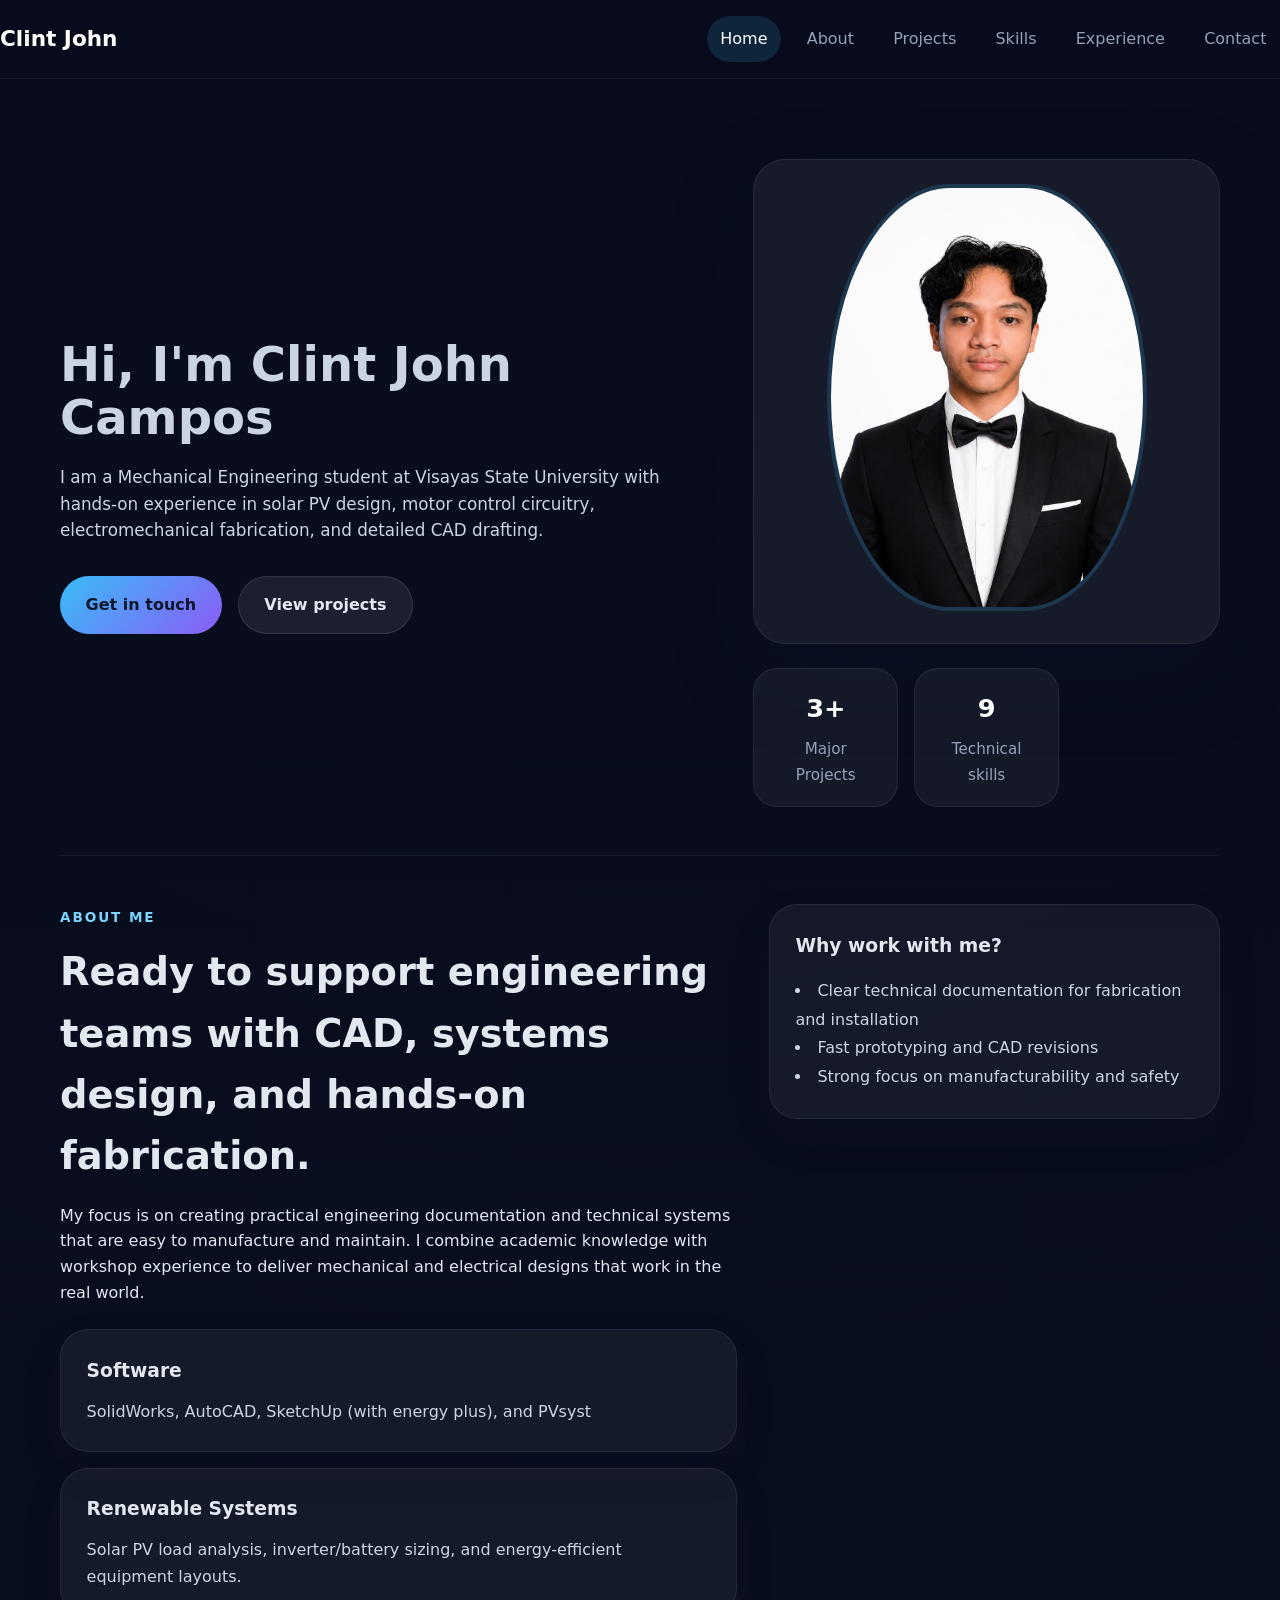
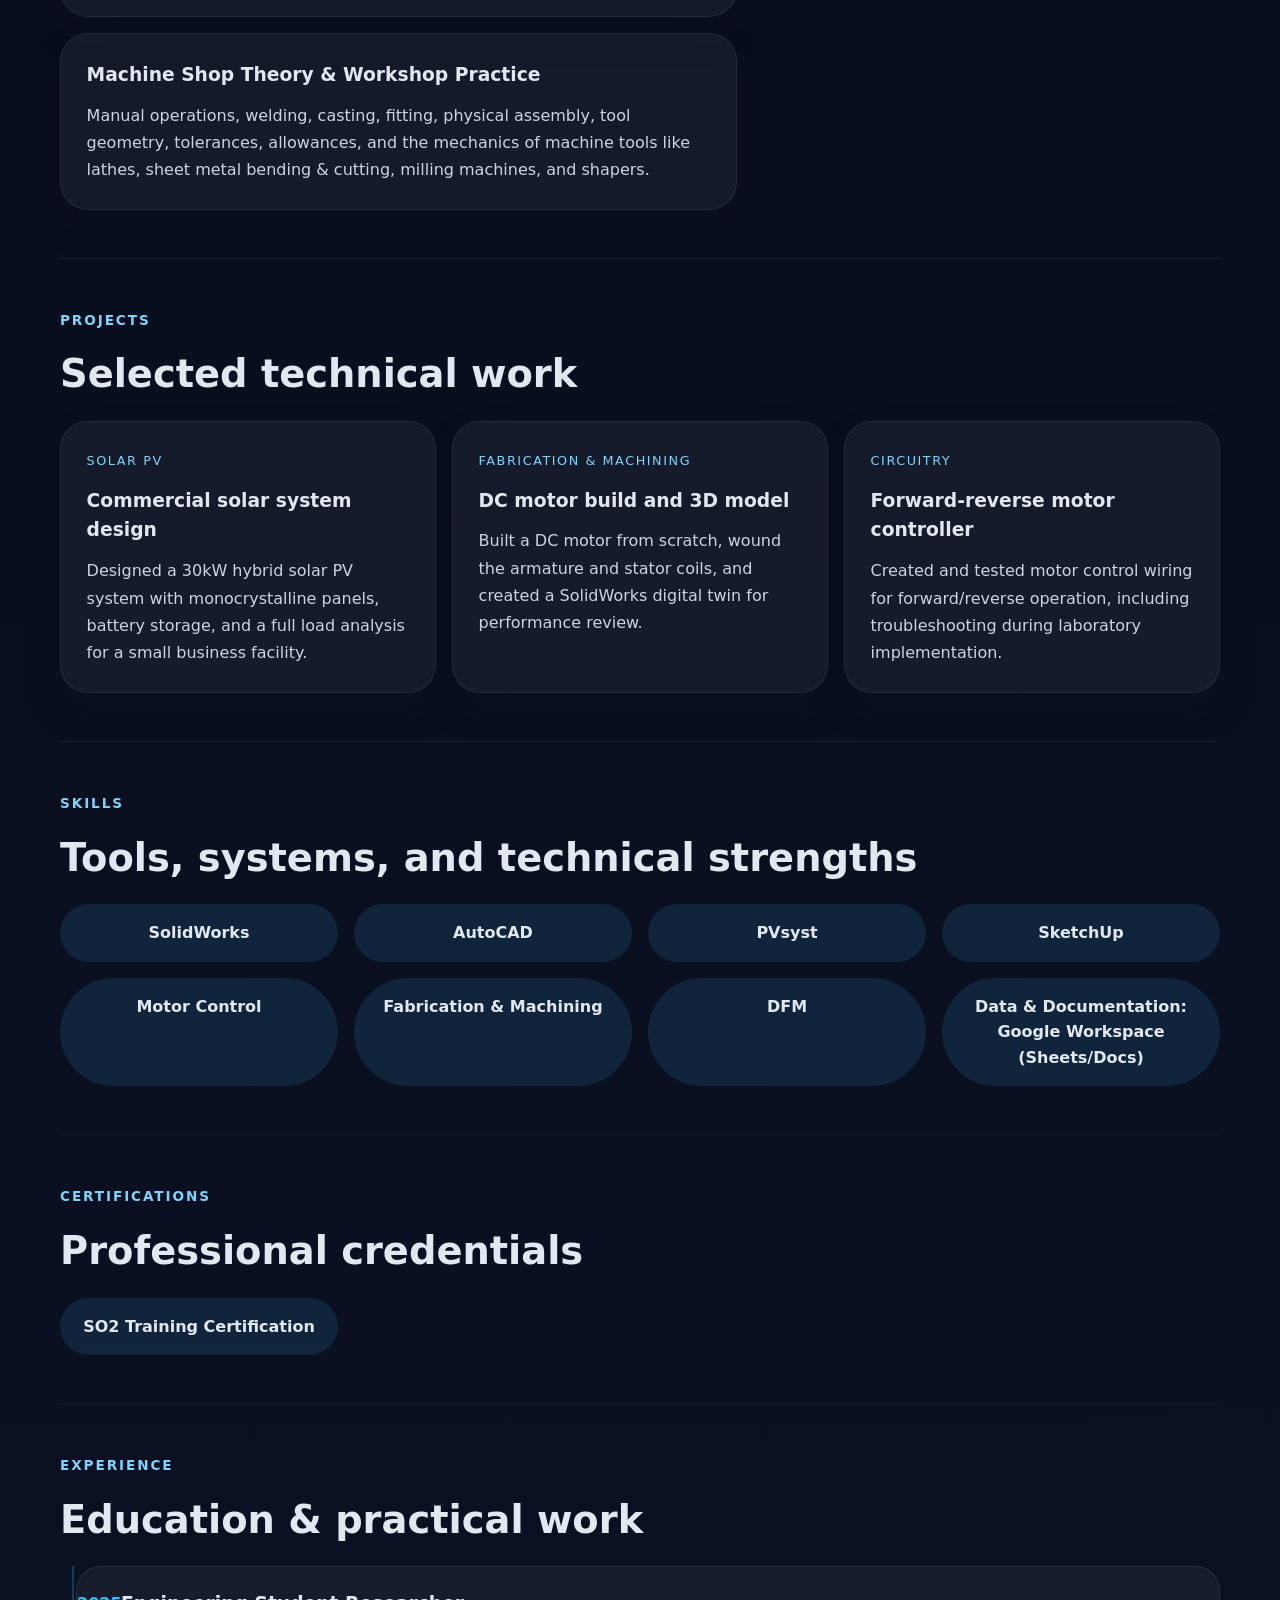
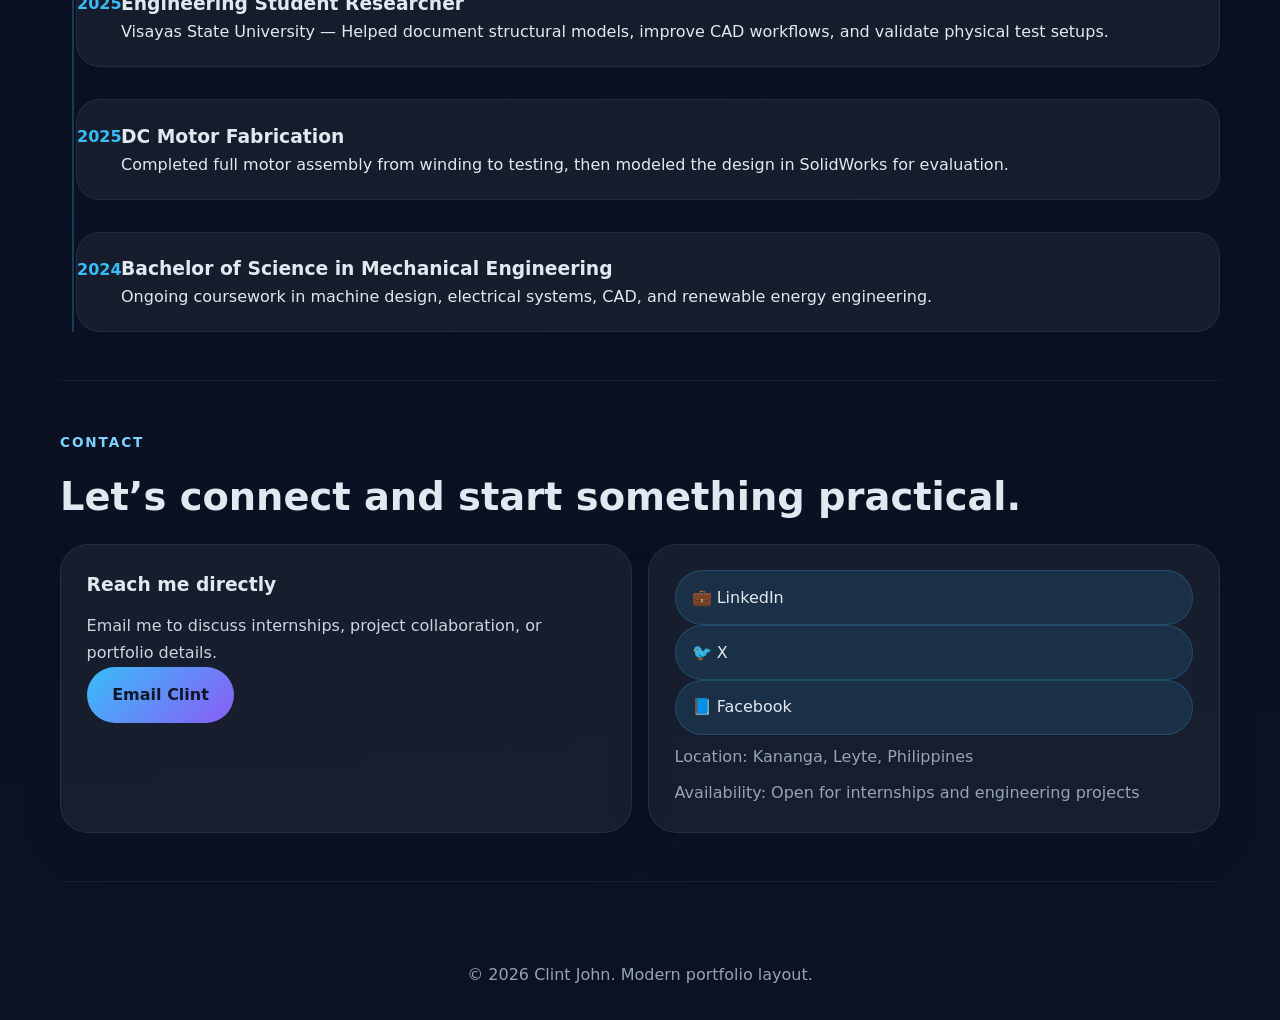
==== portfolio/index.html @ b42e97d7 "initial commit" ====
<!DOCTYPE html>
<html lang="en">
<head>
    <meta charset="UTF-8">
    <meta name="viewport" content="width=device-width, initial-scale=1.0">
    <title>Clint John Campos — Mechanical Draftsman Portfolio</title>
    <link rel="stylesheet" href="styles.css">
</head>
<body>
    <div class="page-shell">
        <header class="topbar">
            <a class="logo" href="#home">Clint John</a>
            <nav>
                <a href="#home" class="active">Home</a>
                <a href="#about">About</a>
                <a href="#projects">Projects</a>
                <a href="#skills">Skills</a>
                <a href="#experience">Experience</a>
                <a href="#contact">Contact</a>
            </nav>
        </header>

        <main class="container">
            <section id="home" class="hero section">
                <div class="hero-copy">
                    <h1 class="hero-greeting">Hi, I'm Clint John Campos</h1>
                    <p>I am a Mechanical Engineering student at Visayas State University with hands-on experience in solar PV design, motor control circuitry, electromechanical fabrication, and detailed CAD drafting.</p>
                    <div class="hero-actions">
                        <a href="#contact" class="button-primary">Get in touch</a>
                        <a href="#projects" class="button-secondary">View projects</a>
                    </div>
                </div>
                <div class="hero-panel">
                    <div class="hero-image-card">
                        <img src="assets/id.jpg" alt="Clint John Campos">
                    </div>
                    <div class="hero-stats">
                        <div>
                            <strong>3+</strong>
                            <span>Major Projects</span>
                        </div>
                        <div>
                            <strong>9</strong>
                            <span>Technical skills</span>
                        </div>
                    </div>
                </div>
            </section>

            <section id="about" class="section split-section">
                <div>
                    <div class="section-title">
                        <p class="section-label">About me</p>
                        <h2>Ready to support engineering teams with CAD, systems design, and hands-on fabrication.</h2>
                    </div>
                    <p>My focus is on creating practical engineering documentation and technical systems that are easy to manufacture and maintain. I combine academic knowledge with workshop experience to deliver mechanical and electrical designs that work in the real world.</p>
                    <div class="feature-list">
                        <div class="feature-card">
                            <h3>Software</h3>
                            <p>SolidWorks, AutoCAD, SketchUp (with energy plus), and PVsyst</p>
                        </div>
                        <div class="feature-card">
                            <h3>Renewable Systems</h3>
                            <p>Solar PV load analysis, inverter/battery sizing, and energy-efficient equipment layouts.</p>
                        </div>
                        <div class="feature-card">
                            <h3>Machine Shop Theory & Workshop Practice</h3>
                            <p>Manual operations, welding, casting, fitting, physical assembly, tool geometry, tolerances, allowances, and the mechanics of machine tools like lathes, sheet metal bending & cutting, milling machines, and shapers.</p>
                        </div>
                    </div>
                </div>
                <div class="about-panel">
                    <div class="about-card">
                        <h3>Why work with me?</h3>
                        <ul>
                            <li>Clear technical documentation for fabrication and installation</li>
                            <li>Fast prototyping and CAD revisions</li>
                            <li>Strong focus on manufacturability and safety</li>
                        </ul>
                    </div>
                </div>
            </section>

            <section id="projects" class="section">
                <div class="section-title">
                    <p class="section-label">Projects</p>
                    <h2>Selected technical work</h2>
                </div>
                <div class="card-grid project-grid">
                    <article class="card">
                        <span class="card-label">Solar PV</span>
                        <h3>Commercial solar system design</h3>
                        <p>Designed a 30kW hybrid solar PV system with monocrystalline panels, battery storage, and a full load analysis for a small business facility.</p>
                    </article>
                    <article class="card">
                        <span class="card-label">Fabrication & Machining</span>
                        <h3>DC motor build and 3D model</h3>
                        <p>Built a DC motor from scratch, wound the armature and stator coils, and created a SolidWorks digital twin for performance review.</p>
                    </article>
                    <article class="card">
                        <span class="card-label">Circuitry</span>
                        <h3>Forward-reverse motor controller</h3>
                        <p>Created and tested motor control wiring for forward/reverse operation, including troubleshooting during laboratory implementation.</p>
                    </article>
                </div>
            </section>

            <section id="skills" class="section">
                <div class="section-title">
                    <p class="section-label">Skills</p>
                    <h2>Tools, systems, and technical strengths</h2>
                </div>
                <div class="skills-grid">
                    <div class="skill-pill">SolidWorks</div>
                    <div class="skill-pill">AutoCAD</div>
                    <div class="skill-pill">PVsyst</div>
                    <div class="skill-pill">SketchUp</div>
                    <div class="skill-pill">Motor Control</div>
                    <div class="skill-pill">Fabrication & Machining</div>
                    <div class="skill-pill">DFM</div>
                    <div class="skill-pill">Data & Documentation: Google Workspace (Sheets/Docs)</div>
                </div>
            </section>

            <section id="certifications" class="section">
                <div class="section-title">
                    <p class="section-label">Certifications</p>
                    <h2>Professional credentials</h2>
                </div>
                <div class="skills-grid">
                    <div class="skill-pill">SO2 Training Certification</div>
                </div>
            </section>

            <section id="experience" class="section timeline-section">
                <div class="section-title">
                    <p class="section-label">Experience</p>
                    <h2>Education & practical work</h2>
                </div>
                <div class="timeline-list">
                    <div class="timeline-item">
                        <span>2025</span>
                        <div>
                            <h3>Engineering Student Researcher</h3>
                            <p>Visayas State University — Helped document structural models, improve CAD workflows, and validate physical test setups.</p>
                        </div>
                    </div>
                    <div class="timeline-item">
                        <span>2025</span>
                        <div>
                            <h3>DC Motor Fabrication</h3>
                            <p>Completed full motor assembly from winding to testing, then modeled the design in SolidWorks for evaluation.</p>
                        </div>
                    </div>
                    <div class="timeline-item">
                        <span>2024</span>
                        <div>
                            <h3>Bachelor of Science in Mechanical Engineering</h3>
                            <p>Ongoing coursework in machine design, electrical systems, CAD, and renewable energy engineering.</p>
                        </div>
                    </div>
                </div>
            </section>

            <section id="contact" class="section contact-section">
                <div class="section-title">
                    <p class="section-label">Contact</p>
                    <h2>Let’s connect and start something practical.</h2>
                </div>
                <div class="contact-grid">
                    <div class="contact-card">
                        <h3>Reach me directly</h3>
                        <p>Email me to discuss internships, project collaboration, or portfolio details.</p>
                        <a class="button-primary" href="https://mail.google.com/mail/?view=cm&fs=1&to=clintjohn.campos24@gmail.com" target="_blank" rel="noreferrer">Email Clint</a>
                    </div>
                    <div class="contact-card contact-links">
                        <a class="contact-icon" href="https://www.linkedin.com/in/clint-john-campos-a99242406" target="_blank" rel="noreferrer">💼 LinkedIn</a>
                        <a class="contact-icon" href="https://x.com/Clint_John1124" target="_blank" rel="noreferrer">🐦 X</a>
                        <a class="contact-icon" href="https://www.facebook.com/clintjohn.campos1124" target="_blank" rel="noreferrer">📘 Facebook</a>
                        <div class="contact-meta">
                            <p>Location: Kananga, Leyte, Philippines</p>
                            <p>Availability: Open for internships and engineering projects</p>
                        </div>
                    </div>
                </div>
            </section>
        </main>

        <footer class="footer">
            <p>© 2026 Clint John. Modern portfolio layout.</p>
        </footer>
    </div>
    <script src="script.js"></script>
</body>
</html>
---- portfolio/styles.css ----
* {
    box-sizing: border-box;
    margin: 0;
    padding: 0;
}

body {
    font-family: Inter, system-ui, -apple-system, BlinkMacSystemFont, 'Segoe UI', sans-serif;
    background: radial-gradient(circle at top, rgba(56, 189, 248, 0.14), transparent 35%),
                radial-gradient(circle at bottom right, rgba(124, 58, 237, 0.12), transparent 28%),
                #020617;
    color: #e2e8f0;
    min-height: 100vh;
    line-height: 1.6;
    scroll-behavior: smooth;
}

.page-shell {
    background: linear-gradient(180deg, rgba(8, 12, 28, 0.96), rgba(11, 18, 35, 0.98));
    min-height: 100vh;
}

.container {
    width: min(1160px, calc(100% - 2rem));
    margin: 0 auto;
    padding: 1rem 0 3rem;
}

.topbar {
    position: sticky;
    top: 0;
    z-index: 20;
    display: flex;
    align-items: center;
    justify-content: space-between;
    gap: 1rem;
    padding: 1rem 0;
    backdrop-filter: blur(16px);
    background: rgba(8, 12, 28, 0.8);
    border-bottom: 1px solid rgba(148, 163, 184, 0.08);
}

.logo {
    color: #ffffff;
    font-size: 1.35rem;
    font-weight: 700;
    text-decoration: none;
}

nav {
    display: flex;
    flex-wrap: wrap;
    gap: 0.75rem;
    align-items: center;
}

nav a {
    color: #94a3b8;
    text-decoration: none;
    padding: 0.65rem 0.85rem;
    border-radius: 999px;
    transition: background 0.2s ease, color 0.2s ease;
}

nav a:hover,
nav a.active {
    background: rgba(56, 189, 248, 0.14);
    color: #ffffff;
}

.section {
    padding: 3rem 0;
    border-bottom: 1px solid rgba(148, 163, 184, 0.08);
}

.section-label {
    display: inline-block;
    margin-bottom: 0.75rem;
    color: #7dd3fc;
    font-weight: 700;
    text-transform: uppercase;
    letter-spacing: 0.14em;
    font-size: 0.85rem;
}

.section-title h2 {
    font-size: clamp(2rem, 3vw, 2.8rem);
    margin-bottom: 1rem;
}

.hero {
    display: grid;
    grid-template-columns: 1.4fr 1fr;
    gap: 2.5rem;
    align-items: center;
    padding: 4rem 0 3rem;
}

.hero-copy {
    max-width: 680px;
}

.eyebrow {
    display: inline-block;
    margin-bottom: 1rem;
    color: #7dd3fc;
    font-weight: 700;
    letter-spacing: 0.12em;
    text-transform: uppercase;
    font-size: 0.85rem;
}

.hero-greeting {
    font-size: clamp(1rem, 2.2vw, 1.4rem);
    color: #cbd5e1;
    margin: 0.35rem 0 1rem;
    font-weight: 700;
    max-width: 320px;
}

.hero-copy h1 {
    font-size: clamp(2rem, 4vw, 3rem);
    line-height: 1.1;
    margin-bottom: 1.25rem;
    max-width: 100%;
}

.hero-copy p {
    max-width: 62ch;
    color: #cbd5e1;
    margin-bottom: 2rem;
    font-size: 1.05rem;
}

.hero-actions {
    display: flex;
    flex-wrap: wrap;
    gap: 1rem;
}

.button-primary,
.button-secondary {
    display: inline-flex;
    align-items: center;
    justify-content: center;
    gap: 0.5rem;
    padding: 0.95rem 1.6rem;
    border-radius: 999px;
    text-decoration: none;
    font-weight: 600;
    transition: transform 0.2s ease, box-shadow 0.2s ease, background 0.2s ease;
}

.button-primary {
    background: linear-gradient(135deg, #38bdf8, #8b5cf6);
    color: #0f172a;
}

.button-secondary {
    background: rgba(255,255,255,0.08);
    border: 1px solid rgba(148,163,184,0.18);
    color: #e2e8f0;
}

.button-primary:hover,
.button-secondary:hover {
    transform: translateY(-2px);
    box-shadow: 0 18px 45px rgba(56, 189, 248, 0.18);
}

.hero-panel {
    display: grid;
    gap: 1.5rem;
}

.hero-image-card {
    background: rgba(255,255,255,0.06);
    border: 1px solid rgba(148, 163, 184, 0.12);
    border-radius: 2rem;
    padding: 1.5rem;
    box-shadow: 0 30px 80px rgba(15, 23, 42, 0.25);
    text-align: center;
}

.hero-image-card img {
    width: min(100%, 320px);
    max-width: 320px;
    aspect-ratio: 3 / 4;
    object-fit: cover;
    border-radius: 50% / 65%;
    border: 4px solid rgba(56, 189, 248, 0.18);
}

.hero-stats {
    display: grid;
    grid-template-columns: repeat(3, minmax(0, 1fr));
    gap: 1rem;
}

.hero-stats div {
    background: rgba(255,255,255,0.05);
    border: 1px solid rgba(148, 163, 184, 0.12);
    border-radius: 1.5rem;
    padding: 1.2rem;
    text-align: center;
}

.hero-stats strong {
    display: block;
    font-size: 1.6rem;
    margin-bottom: 0.45rem;
    color: #ffffff;
}

.hero-stats span {
    color: #94a3b8;
    font-size: 0.95rem;
}

.split-section {
    display: grid;
    grid-template-columns: 1.5fr 1fr;
    gap: 2rem;
    align-items: start;
}

.feature-list,
.card-grid,
.skills-grid,
.timeline-list,
.contact-grid {
    display: grid;
    gap: 1rem;
}

.feature-list {
    margin-top: 1.5rem;
}

.feature-card,
.card,
.about-card,
.contact-card {
    background: rgba(255,255,255,0.05);
    border: 1px solid rgba(148, 163, 184, 0.12);
    border-radius: 1.75rem;
    padding: 1.6rem;
    box-shadow: 0 18px 35px rgba(15, 23, 42, 0.18);
}

.feature-card h3,
.card h3,
.about-card h3,
.contact-card h3 {
    margin-bottom: 0.75rem;
}

.feature-card p,
.card p,
.about-card p,
.contact-card p {
    color: #cbd5e1;
    line-height: 1.7;
}

.about-card ul {
    list-style: disc inside;
    color: #cbd5e1;
    margin-top: 1rem;
    line-height: 1.8;
}

.project-grid {
    grid-template-columns: repeat(3, minmax(0, 1fr));
}

.project-grid .card {
    min-height: 230px;
}

.card-label {
    display: inline-flex;
    margin-bottom: 0.85rem;
    font-size: 0.8rem;
    letter-spacing: 0.12em;
    text-transform: uppercase;
    color: #7dd3fc;
}

.skills-grid {
    grid-template-columns: repeat(4, minmax(0, 1fr));
}

.skill-pill {
    padding: 1rem 1.25rem;
    border-radius: 999px;
    background: rgba(56, 189, 248, 0.12);
    color: #e2e8f0;
    text-align: center;
    font-weight: 600;
}

.timeline-list {
    position: relative;
    padding-left: 1rem;
}

.timeline-list::before {
    content: '';
    position: absolute;
    left: 12px;
    top: 0;
    bottom: 0;
    width: 2px;
    background: rgba(56, 189, 248, 0.25);
}

.timeline-item {
    position: relative;
    padding: 1.35rem 1.5rem 1.35rem 2.75rem;
    border-radius: 1.5rem;
    background: rgba(255,255,255,0.05);
    border: 1px solid rgba(148, 163, 184, 0.12);
}

.timeline-item + .timeline-item {
    margin-top: 1rem;
}

.timeline-item span {
    position: absolute;
    left: 0;
    top: 1.5rem;
    width: 2.5rem;
    color: #38bdf8;
    font-weight: 700;
}

.contact-grid {
    grid-template-columns: 1fr 1fr;
}

.contact-links {
    display: grid;
}

.contact-meta p {
    color: #94a3b8;
    margin: 0.55rem 0 0;
}

.footer {
    padding: 2rem 0;
    text-align: center;
    color: #94a3b8;
}

.contact-icon {
    display: inline-flex;
    align-items: center;
    gap: 0.4rem;
    color: #e2e8f0;
    text-decoration: none;
    background: rgba(56, 189, 248, 0.12);
    border: 1px solid rgba(56, 189, 248, 0.2);
    padding: 0.85rem 1rem;
    border-radius: 999px;
    position: relative;
    overflow: hidden;
    transition: transform 0.2s ease, background 0.2s ease, box-shadow 0.2s ease;
}

.contact-icon:hover {
    background: rgba(56, 189, 248, 0.22);
    transform: translateY(-1px);
    box-shadow: 0 14px 26px rgba(56, 189, 248, 0.18);
}

.contact-icon:active {
    transform: translateY(0) scale(0.98);
}

.contact-icon .ripple {
    position: absolute;
    border-radius: 50%;
    background: rgba(255, 255, 255, 0.35);
    transform: scale(0);
    animation: ripple 0.65s ease-out;
    pointer-events: none;
}

@keyframes ripple {
    to {
        transform: scale(14);
        opacity: 0;
    }
}

@media (max-width: 980px) {
    .hero,
    .split-section,
    .contact-grid {
        grid-template-columns: 1fr;
    }

    .hero-stats,
    .hero-actions,
    .project-grid,
    .skills-grid {
        grid-template-columns: 1fr;
    }
}

@media (max-width: 760px) {
    .topbar {
        flex-direction: column;
        align-items: flex-start;
    }

    nav {
        justify-content: center;
    }
}

@media (max-width: 520px) {
    .hero-copy h1 {
        font-size: 2.4rem;
    }

    .button-primary,
    .button-secondary {
        width: 100%;
    }

    .hero-image-card img {
        width: 100%;
    }
}
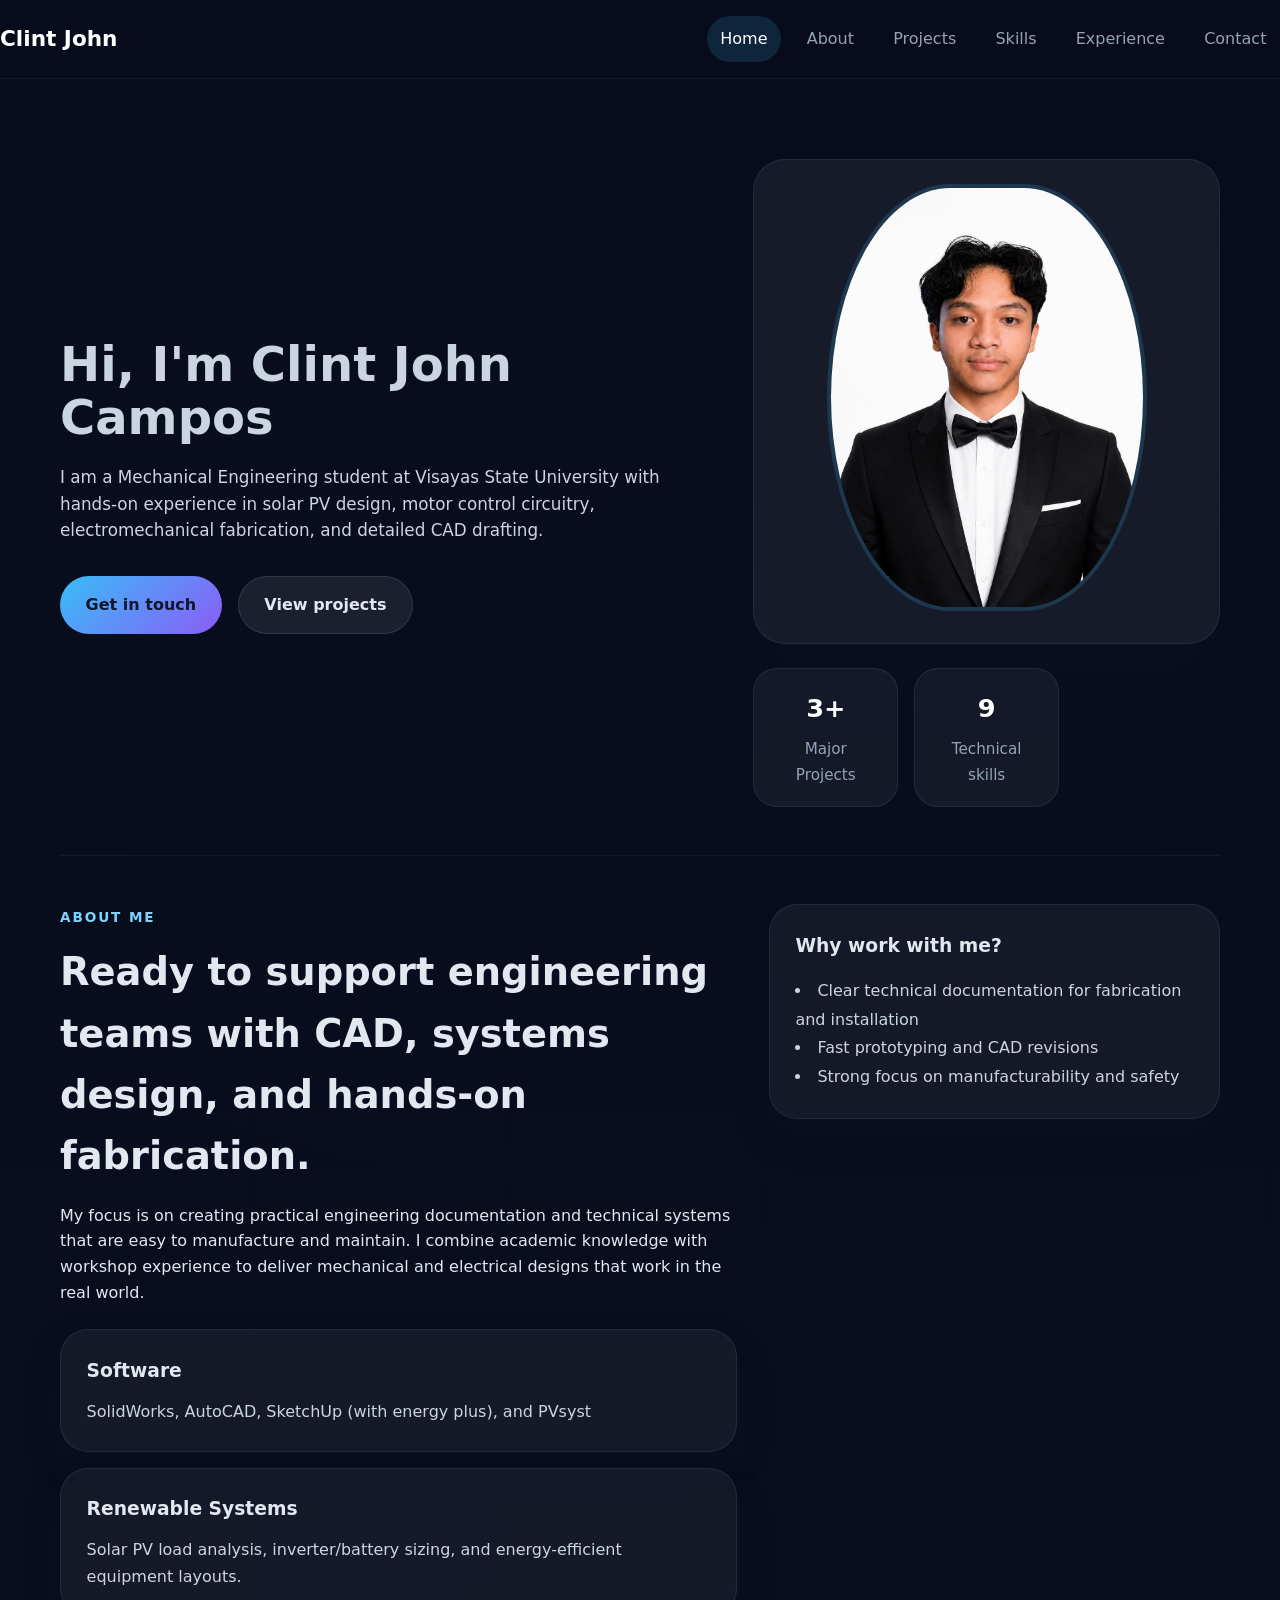
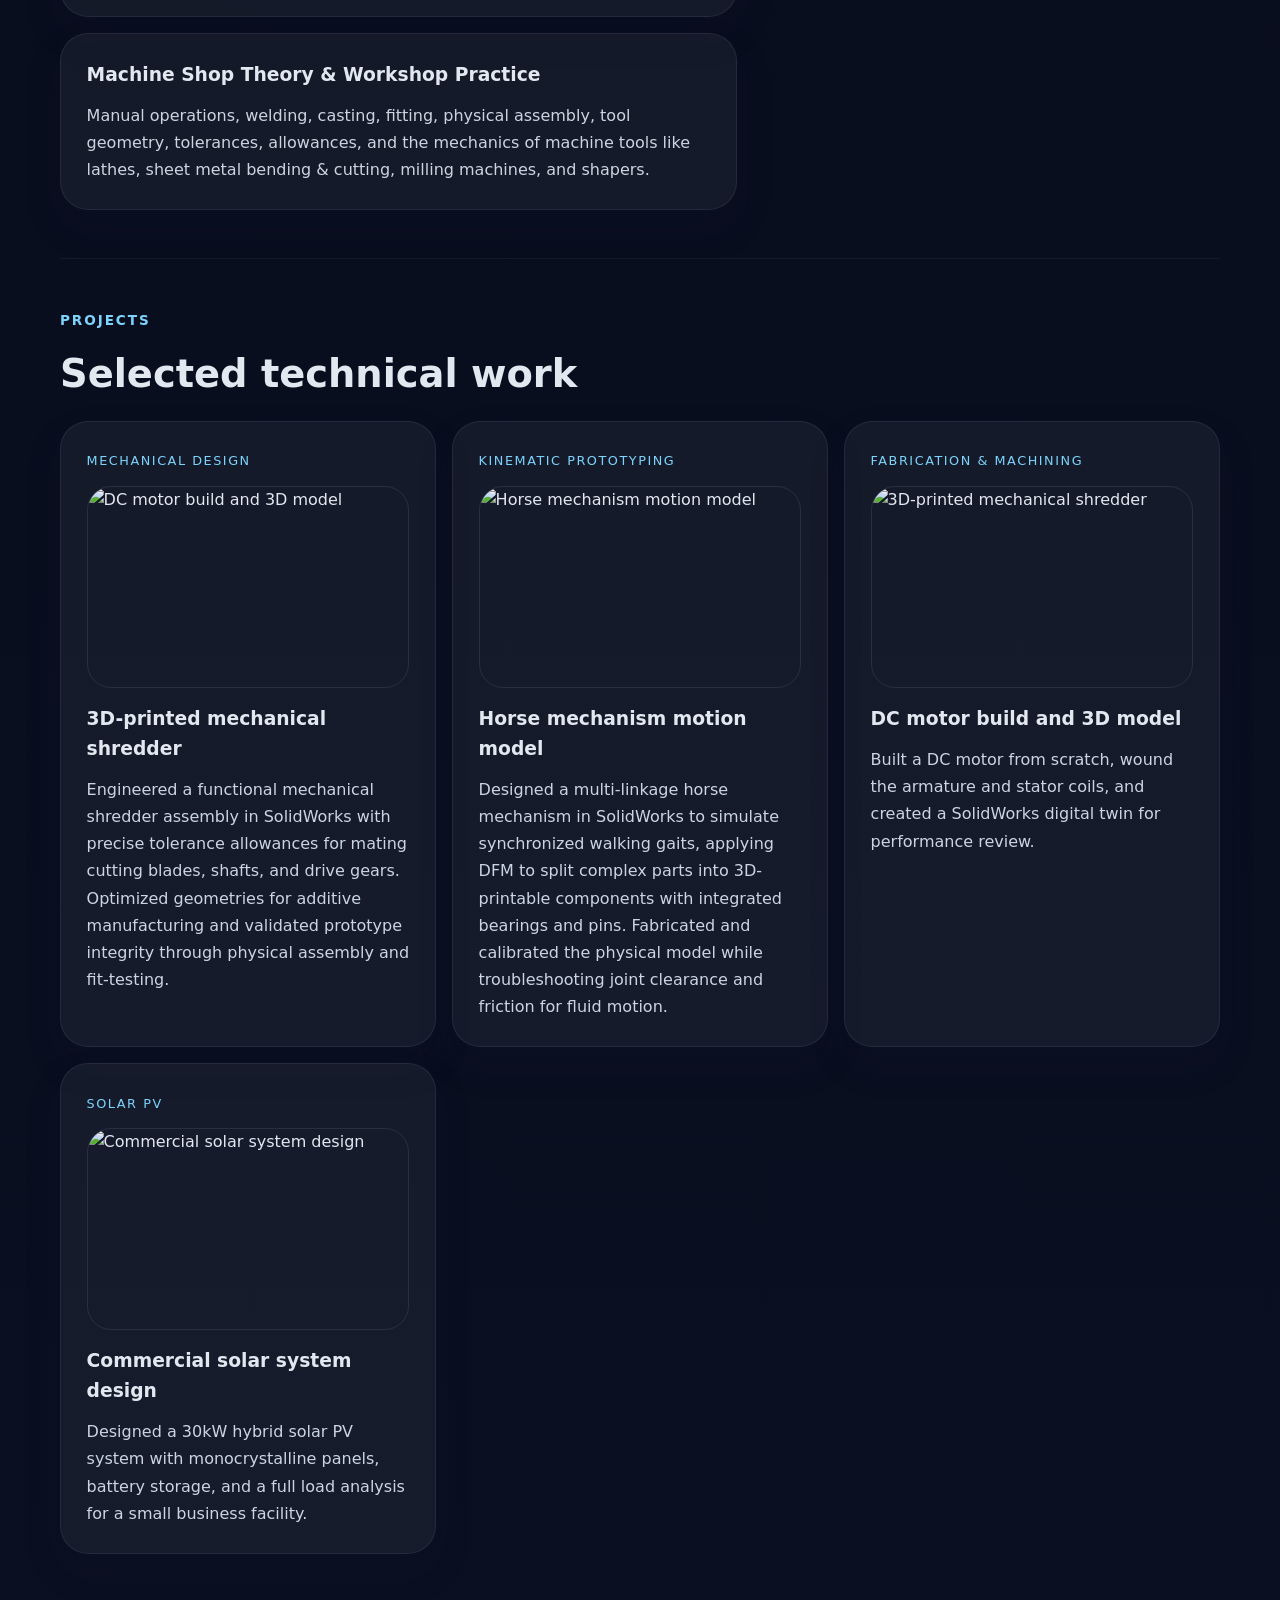
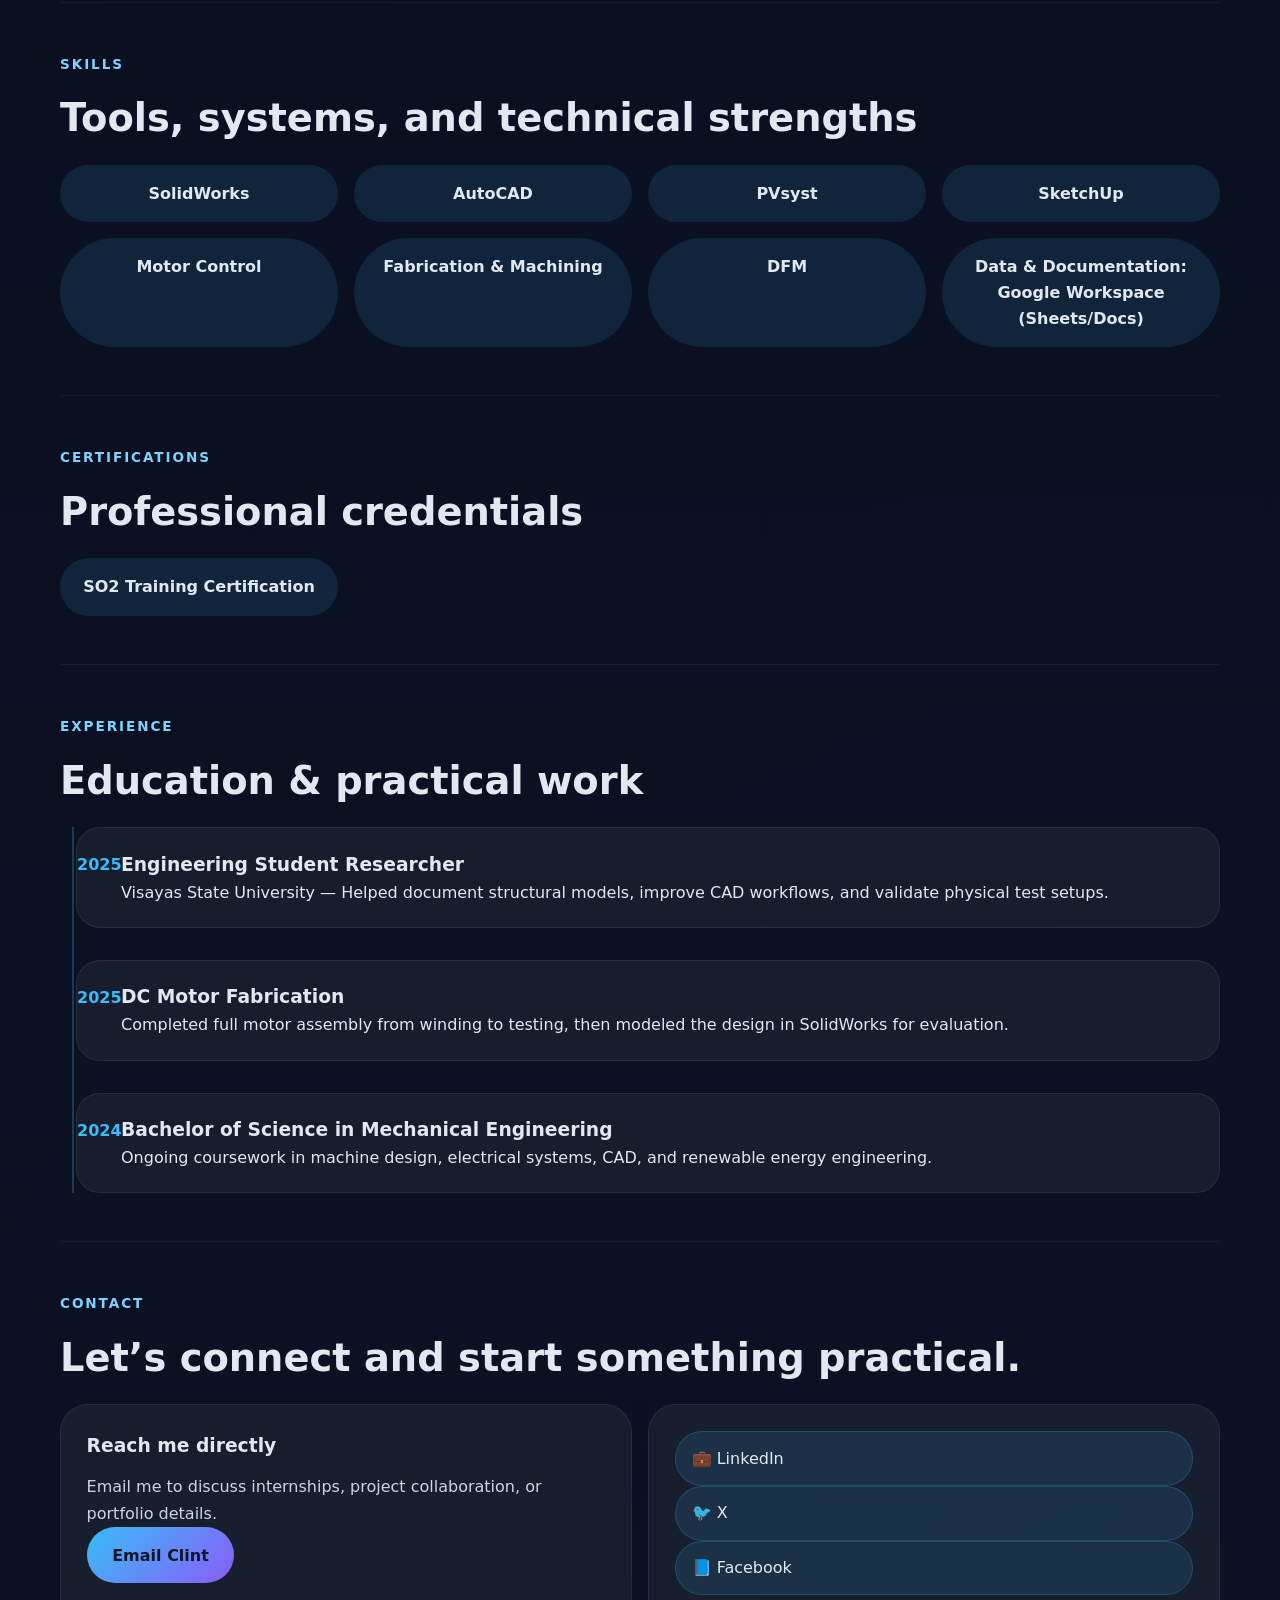
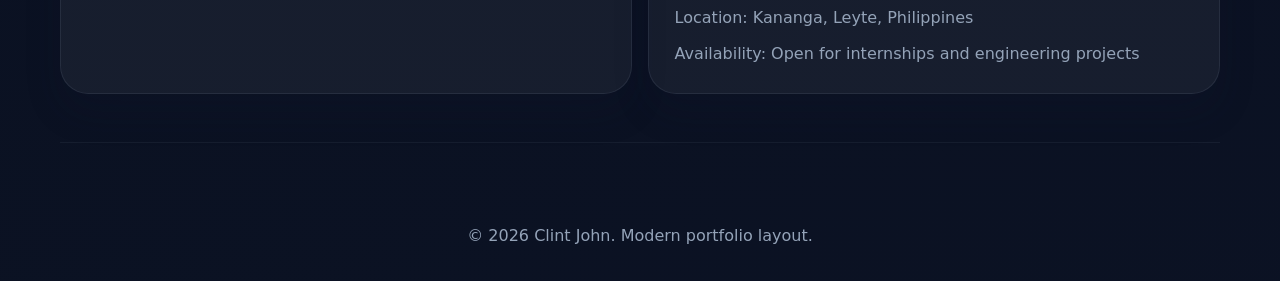
==== commit d6024058: "initial commit" ====
--- a/portfolio/index.html
+++ b/portfolio/index.html
@@ -87,21 +87,38 @@
                     <h2>Selected technical work</h2>
                 </div>
                 <div class="card-grid project-grid">
-                    <article class="card">
+                    <a href="#project-mechanical-design" class="card card-link">
+                        <span class="card-label">Mechanical Design</span>
+                        <div class="card-image-wrap">
+                            <img src="assets/motor.png" alt="DC motor build and 3D model" class="card-image">
+                        </div>
+                        <h3>3D-printed mechanical shredder</h3>
+                        <p>Engineered a functional mechanical shredder assembly in SolidWorks with precise tolerance allowances for mating cutting blades, shafts, and drive gears. Optimized geometries for additive manufacturing and validated prototype integrity through physical assembly and fit-testing.</p>
+                    </a>
+                    <a href="#project-kinematic-prototyping" class="card card-link">
+                        <span class="card-label">Kinematic Prototyping</span>
+                        <div class="card-image-wrap">
+                            <img src="assets/horse.png" alt="Horse mechanism motion model" class="card-image">
+                        </div>
+                        <h3>Horse mechanism motion model</h3>
+                        <p>Designed a multi-linkage horse mechanism in SolidWorks to simulate synchronized walking gaits, applying DFM to split complex parts into 3D-printable components with integrated bearings and pins. Fabricated and calibrated the physical model while troubleshooting joint clearance and friction for fluid motion.</p>
+                    </a>
+                    <a href="#contact" class="card card-link">
+                        <span class="card-label">Fabrication & Machining</span>
+                        <div class="card-image-wrap">
+                            <img src="assets/shredder.png" alt="3D-printed mechanical shredder" class="card-image">
+                        </div>
+                        <h3>DC motor build and 3D model</h3>
+                        <p>Built a DC motor from scratch, wound the armature and stator coils, and created a SolidWorks digital twin for performance review.</p>
+                    </a>
+                    <a href="#contact" class="card card-link">
                         <span class="card-label">Solar PV</span>
+                        <div class="card-image-wrap">
+                            <img src="assets/open-graph.png" alt="Commercial solar system design" class="card-image">
+                        </div>
                         <h3>Commercial solar system design</h3>
                         <p>Designed a 30kW hybrid solar PV system with monocrystalline panels, battery storage, and a full load analysis for a small business facility.</p>
-                    </article>
-                    <article class="card">
-                        <span class="card-label">Fabrication & Machining</span>
-                        <h3>DC motor build and 3D model</h3>
-                        <p>Built a DC motor from scratch, wound the armature and stator coils, and created a SolidWorks digital twin for performance review.</p>
-                    </article>
-                    <article class="card">
-                        <span class="card-label">Circuitry</span>
-                        <h3>Forward-reverse motor controller</h3>
-                        <p>Created and tested motor control wiring for forward/reverse operation, including troubleshooting during laboratory implementation.</p>
-                    </article>
+                    </a>
                 </div>
             </section>
 
--- a/portfolio/styles.css
+++ b/portfolio/styles.css
@@ -246,6 +246,25 @@
     border-radius: 1.75rem;
     padding: 1.6rem;
     box-shadow: 0 18px 35px rgba(15, 23, 42, 0.18);
+    transition: transform 0.25s ease, box-shadow 0.25s ease, border-color 0.25s ease;
+}
+
+.card-link {
+    display: block;
+    color: inherit;
+    text-decoration: none;
+}
+
+.card-link:focus-visible {
+    outline: 3px solid rgba(56, 189, 248, 0.45);
+    outline-offset: 4px;
+}
+
+.card:hover,
+.card-link:hover {
+    transform: translateY(-6px);
+    box-shadow: 0 30px 65px rgba(15, 23, 42, 0.28);
+    border-color: rgba(56, 189, 248, 0.24);
 }
 
 .feature-card h3,
@@ -253,6 +272,25 @@
 .about-card h3,
 .contact-card h3 {
     margin-bottom: 0.75rem;
+}
+
+.card-image-wrap {
+    overflow: hidden;
+    border-radius: 1.5rem;
+    margin-bottom: 1rem;
+    border: 1px solid rgba(148, 163, 184, 0.15);
+}
+
+.card-image {
+    width: 100%;
+    display: block;
+    object-fit: cover;
+    aspect-ratio: 16 / 10;
+    transition: transform 0.35s ease;
+}
+
+.card:hover .card-image {
+    transform: scale(1.04);
 }
 
 .feature-card p,
